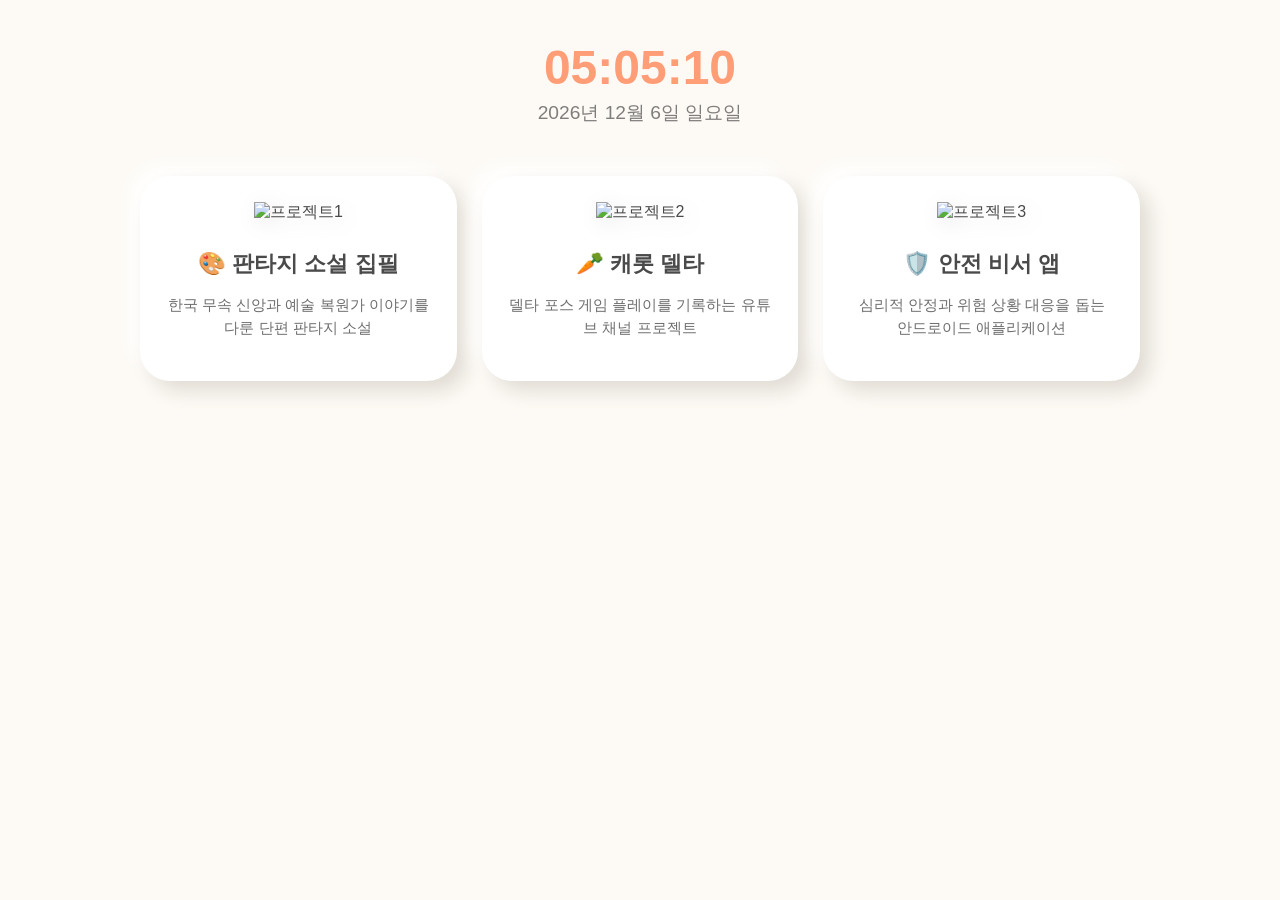
==== index.html @ e057a110 "Create index.html" ====
<!DOCTYPE html>
<html lang="ko">
<head>
    <meta charset="UTF-8">
    <meta name="viewport" content="width=device-width, initial-scale=1.0">
    <title>나의 사이드 프로젝트 포트폴리오</title>
    <style>
        :root {
            --bg-color: #fdfaf5;
            --card-bg: #ffffff;
            --accent-color: #ff9d76;
            --text-main: #4a4a4a;
        }

        body {
            background-color: var(--bg-color);
            color: var(--text-main);
            font-family: 'Pretendard', sans-serif;
            margin: 0;
            padding: 40px 20px;
            display: flex;
            flex-direction: column;
            align-items: center;
        }

        /* 헤더 섹션 (날짜 & 시간) */
        .header {
            text-align: center;
            margin-bottom: 50px;
        }

        #clock {
            font-size: 3rem;
            font-weight: 800;
            color: var(--accent-color);
            margin-bottom: 5px;
        }

        #date {
            font-size: 1.2rem;
            opacity: 0.7;
        }

        /* 프로젝트 리스트 */
        .project-container {
            display: grid;
            grid-template-columns: repeat(auto-fit, minmax(280px, 1fr));
            gap: 25px;
            max-width: 1000px;
            width: 100%;
        }

        /* 카드 디자인 (클레이모피즘 스타일) */
        .project-card {
            background: var(--card-bg);
            border-radius: 30px;
            padding: 25px;
            text-align: center;
            box-shadow: 10px 10px 20px #e0dcd4, -10px -10px 20px #ffffff;
            transition: transform 0.3s ease;
            border: 1px solid rgba(255, 255, 255, 0.5);
        }

        .project-card:hover {
            transform: translateY(-10px);
        }

        .project-icon {
            width: 100px;
            height: 100px;
            margin-bottom: 15px;
            filter: drop-shadow(5px 5px 10px rgba(0,0,0,0.1));
        }

        .project-card h3 {
            margin: 10px 0;
            font-size: 1.4rem;
        }

        .project-card p {
            font-size: 0.95rem;
            line-height: 1.5;
            opacity: 0.8;
        }
    </style>
</head>
<body>

    <header class="header">
        <div id="clock">00:00:00</div>
        <div id="date">2026. 04. 24. 금요일</div>
    </header>

    <main class="project-container">
        <section class="project-card">
            <img src="project1-icon.png" alt="프로젝트1" class="project-icon">
            <h3>🎨 판타지 소설 집필</h3>
            <p>한국 무속 신앙과 예술 복원가 이야기를 다룬 단편 판타지 소설</p>
        </section>

        <section class="project-card">
            <img src="project2-icon.png" alt="프로젝트2" class="project-icon">
            <h3>🥕 캐롯 델타</h3>
            <p>델타 포스 게임 플레이를 기록하는 유튜브 채널 프로젝트</p>
        </section>

        <section class="project-card">
            <img src="project3-icon.png" alt="프로젝트3" class="project-icon">
            <h3>🛡️ 안전 비서 앱</h3>
            <p>심리적 안정과 위험 상황 대응을 돕는 안드로이드 애플리케이션</p>
        </section>
    </main>

    <script>
        function updateTime() {
            const now = new Date();
            
            // 시간 업데이트
            const hours = String(now.getHours()).padStart(2, '0');
            const minutes = String(now.getMinutes()).padStart(2, '0');
            const seconds = String(now.getSeconds()).padStart(2, '0');
            document.getElementById('clock').textContent = `${hours}:${minutes}:${seconds}`;

            // 날짜 업데이트
            const options = { year: 'numeric', month: 'long', day: 'numeric', weekday: 'long' };
            document.getElementById('date').textContent = now.toLocaleDateString('ko-KR', options);
        }

        setInterval(updateTime, 1000);
        updateTime();
    </script>
</body>
</html>
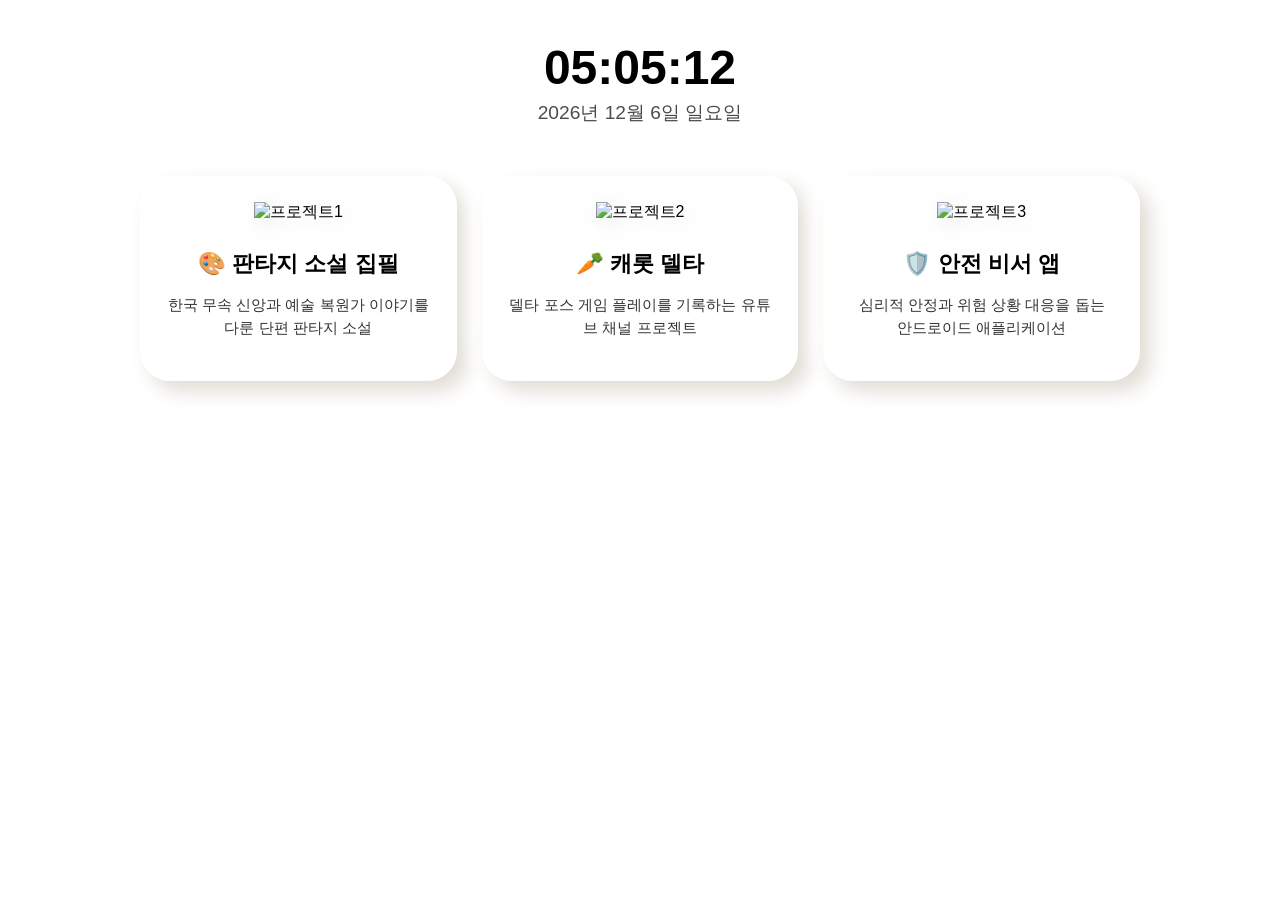
==== commit 74610707: "Update index.html Removed internal CSS styles from index.html." ====
--- a/index.html
+++ b/index.html
@@ -3,86 +3,8 @@
 <head>
     <meta charset="UTF-8">
     <meta name="viewport" content="width=device-width, initial-scale=1.0">
+    <link rel="stylesheet" href="style.css">
     <title>나의 사이드 프로젝트 포트폴리오</title>
-    <style>
-        :root {
-            --bg-color: #fdfaf5;
-            --card-bg: #ffffff;
-            --accent-color: #ff9d76;
-            --text-main: #4a4a4a;
-        }
-
-        body {
-            background-color: var(--bg-color);
-            color: var(--text-main);
-            font-family: 'Pretendard', sans-serif;
-            margin: 0;
-            padding: 40px 20px;
-            display: flex;
-            flex-direction: column;
-            align-items: center;
-        }
-
-        /* 헤더 섹션 (날짜 & 시간) */
-        .header {
-            text-align: center;
-            margin-bottom: 50px;
-        }
-
-        #clock {
-            font-size: 3rem;
-            font-weight: 800;
-            color: var(--accent-color);
-            margin-bottom: 5px;
-        }
-
-        #date {
-            font-size: 1.2rem;
-            opacity: 0.7;
-        }
-
-        /* 프로젝트 리스트 */
-        .project-container {
-            display: grid;
-            grid-template-columns: repeat(auto-fit, minmax(280px, 1fr));
-            gap: 25px;
-            max-width: 1000px;
-            width: 100%;
-        }
-
-        /* 카드 디자인 (클레이모피즘 스타일) */
-        .project-card {
-            background: var(--card-bg);
-            border-radius: 30px;
-            padding: 25px;
-            text-align: center;
-            box-shadow: 10px 10px 20px #e0dcd4, -10px -10px 20px #ffffff;
-            transition: transform 0.3s ease;
-            border: 1px solid rgba(255, 255, 255, 0.5);
-        }
-
-        .project-card:hover {
-            transform: translateY(-10px);
-        }
-
-        .project-icon {
-            width: 100px;
-            height: 100px;
-            margin-bottom: 15px;
-            filter: drop-shadow(5px 5px 10px rgba(0,0,0,0.1));
-        }
-
-        .project-card h3 {
-            margin: 10px 0;
-            font-size: 1.4rem;
-        }
-
-        .project-card p {
-            font-size: 0.95rem;
-            line-height: 1.5;
-            opacity: 0.8;
-        }
-    </style>
 </head>
 <body>
 
--- a/style.css
+++ b/style.css
@@ -0,0 +1,79 @@
+    <style>
+        :root {
+            --bg-color: #fdfaf5;
+            --card-bg: #ffffff;
+            --accent-color: #ff9d76;
+            --text-main: #4a4a4a;
+        }
+
+        body {
+            background-color: var(--bg-color);
+            color: var(--text-main);
+            font-family: 'Pretendard', sans-serif;
+            margin: 0;
+            padding: 40px 20px;
+            display: flex;
+            flex-direction: column;
+            align-items: center;
+        }
+
+        /* 헤더 섹션 (날짜 & 시간) */
+        .header {
+            text-align: center;
+            margin-bottom: 50px;
+        }
+
+        #clock {
+            font-size: 3rem;
+            font-weight: 800;
+            color: var(--accent-color);
+            margin-bottom: 5px;
+        }
+
+        #date {
+            font-size: 1.2rem;
+            opacity: 0.7;
+        }
+
+        /* 프로젝트 리스트 */
+        .project-container {
+            display: grid;
+            grid-template-columns: repeat(auto-fit, minmax(280px, 1fr));
+            gap: 25px;
+            max-width: 1000px;
+            width: 100%;
+        }
+
+        /* 카드 디자인 (클레이모피즘 스타일) */
+        .project-card {
+            background: var(--card-bg);
+            border-radius: 30px;
+            padding: 25px;
+            text-align: center;
+            box-shadow: 10px 10px 20px #e0dcd4, -10px -10px 20px #ffffff;
+            transition: transform 0.3s ease;
+            border: 1px solid rgba(255, 255, 255, 0.5);
+        }
+
+        .project-card:hover {
+            transform: translateY(-10px);
+        }
+
+        .project-icon {
+            width: 100px;
+            height: 100px;
+            margin-bottom: 15px;
+            filter: drop-shadow(5px 5px 10px rgba(0,0,0,0.1));
+        }
+
+        .project-card h3 {
+            margin: 10px 0;
+            font-size: 1.4rem;
+        }
+
+        .project-card p {
+            font-size: 0.95rem;
+            line-height: 1.5;
+            opacity: 0.8;
+        }
+    </style>
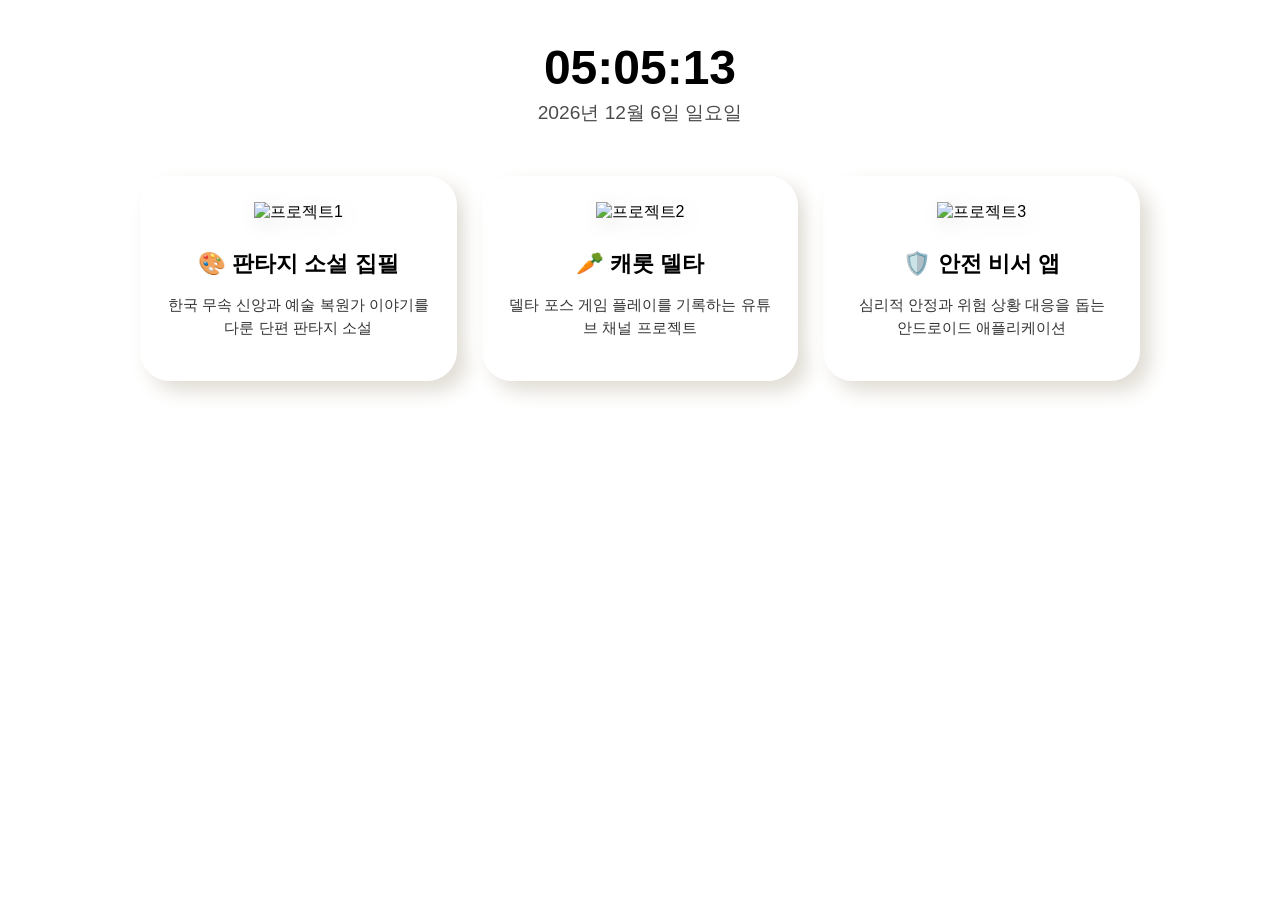
==== commit 2f0a9e62: "Update index.html" ====
--- a/index.html
+++ b/index.html
@@ -3,7 +3,7 @@
 <head>
     <meta charset="UTF-8">
     <meta name="viewport" content="width=device-width, initial-scale=1.0">
-    <link rel="stylesheet" href="style.css">
+    <link rel="stylesheet" href="./style.css">
     <title>나의 사이드 프로젝트 포트폴리오</title>
 </head>
 <body>
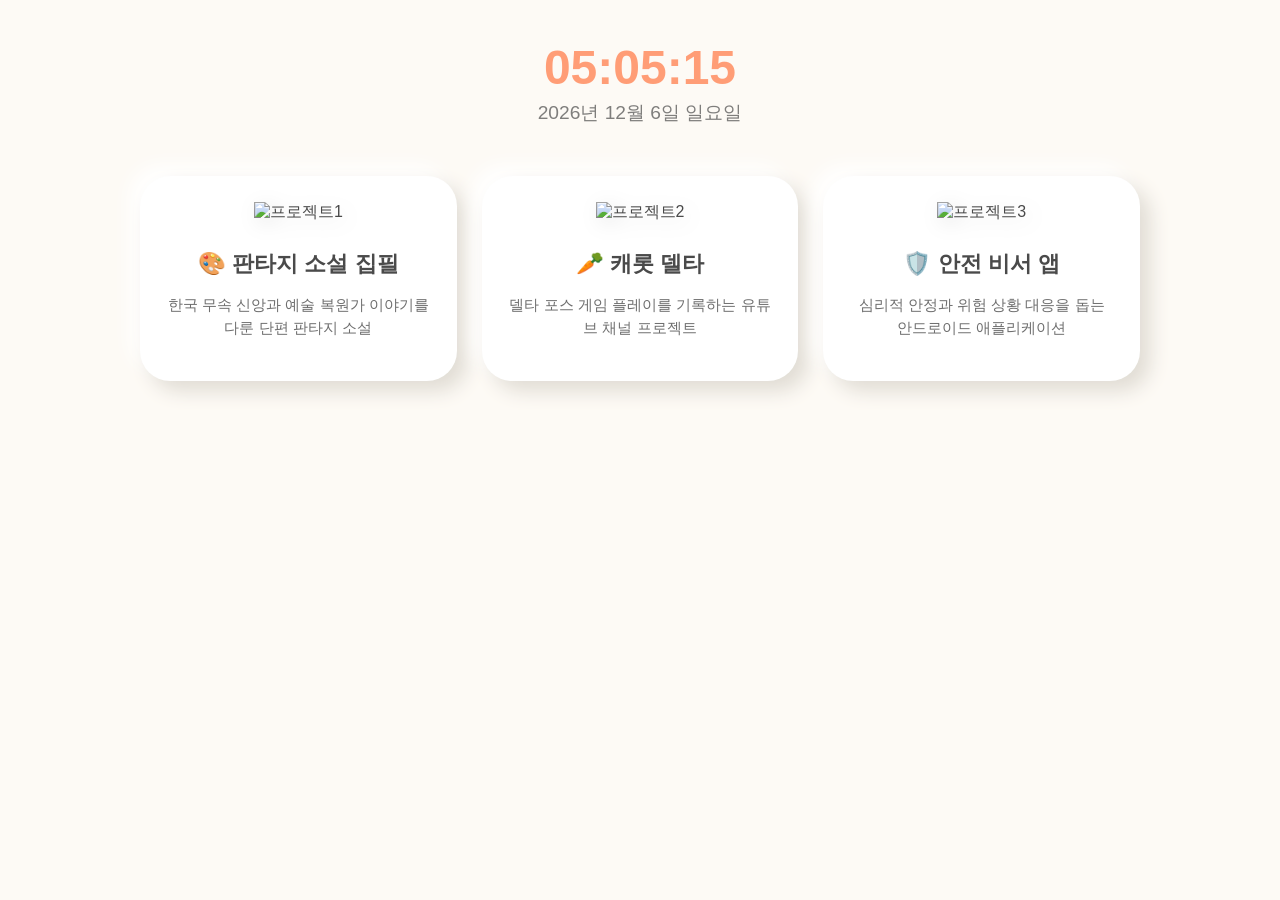
==== commit bc9eaec1: "Update index.html" ====
--- a/index.html
+++ b/index.html
@@ -5,6 +5,86 @@
     <meta name="viewport" content="width=device-width, initial-scale=1.0">
     <link rel="stylesheet" href="./style.css">
     <title>나의 사이드 프로젝트 포트폴리오</title>
+
+     <style>
+        :root {
+            --bg-color: #fdfaf5;
+            --card-bg: #ffffff;
+            --accent-color: #ff9d76;
+            --text-main: #4a4a4a;
+        }
+
+        body {
+            background-color: var(--bg-color);
+            color: var(--text-main);
+            font-family: 'Pretendard', sans-serif;
+            margin: 0;
+            padding: 40px 20px;
+            display: flex;
+            flex-direction: column;
+            align-items: center;
+        }
+
+        /* 헤더 섹션 (날짜 & 시간) */
+        .header {
+            text-align: center;
+            margin-bottom: 50px;
+        }
+
+        #clock {
+            font-size: 3rem;
+            font-weight: 800;
+            color: var(--accent-color);
+            margin-bottom: 5px;
+        }
+
+        #date {
+            font-size: 1.2rem;
+            opacity: 0.7;
+        }
+
+        /* 프로젝트 리스트 */
+        .project-container {
+            display: grid;
+            grid-template-columns: repeat(auto-fit, minmax(280px, 1fr));
+            gap: 25px;
+            max-width: 1000px;
+            width: 100%;
+        }
+
+        /* 카드 디자인 (클레이모피즘 스타일) */
+        .project-card {
+            background: var(--card-bg);
+            border-radius: 30px;
+            padding: 25px;
+            text-align: center;
+            box-shadow: 10px 10px 20px #e0dcd4, -10px -10px 20px #ffffff;
+            transition: transform 0.3s ease;
+            border: 1px solid rgba(255, 255, 255, 0.5);
+        }
+
+        .project-card:hover {
+            transform: translateY(-10px);
+        }
+
+        .project-icon {
+            width: 100px;
+            height: 100px;
+            margin-bottom: 15px;
+            filter: drop-shadow(5px 5px 10px rgba(0,0,0,0.1));
+        }
+
+        .project-card h3 {
+            margin: 10px 0;
+            font-size: 1.4rem;
+        }
+
+        .project-card p {
+            font-size: 0.95rem;
+            line-height: 1.5;
+            opacity: 0.8;
+        }
+    </style>
 </head>
 <body>
 
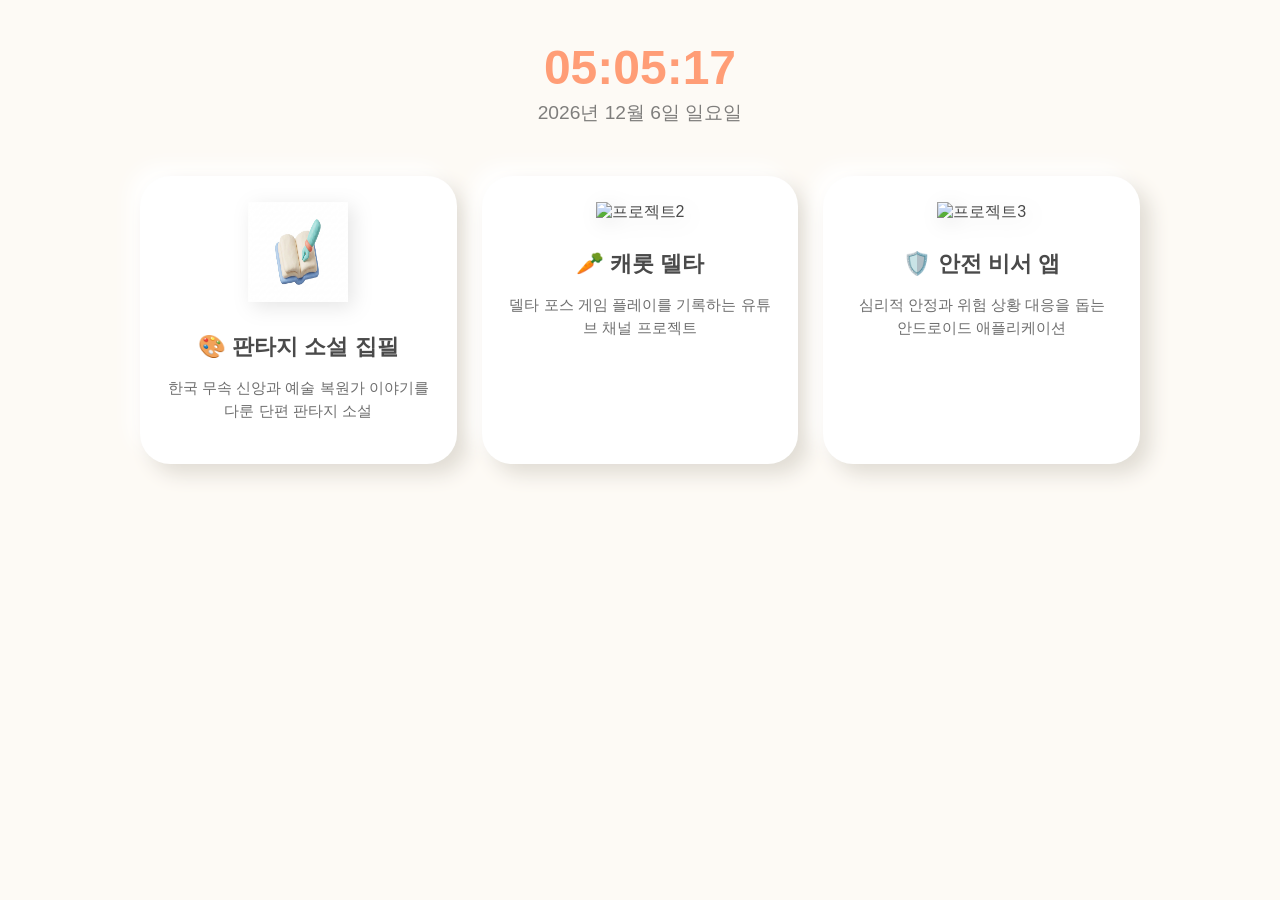
==== commit f72a722a: "Update project1 icon image source" ====
--- a/index.html
+++ b/index.html
@@ -95,7 +95,7 @@
 
     <main class="project-container">
         <section class="project-card">
-            <img src="project1-icon.png" alt="프로젝트1" class="project-icon">
+            <img src="assets/img/write.png" alt="프로젝트1" class="project-icon">
             <h3>🎨 판타지 소설 집필</h3>
             <p>한국 무속 신앙과 예술 복원가 이야기를 다룬 단편 판타지 소설</p>
         </section>
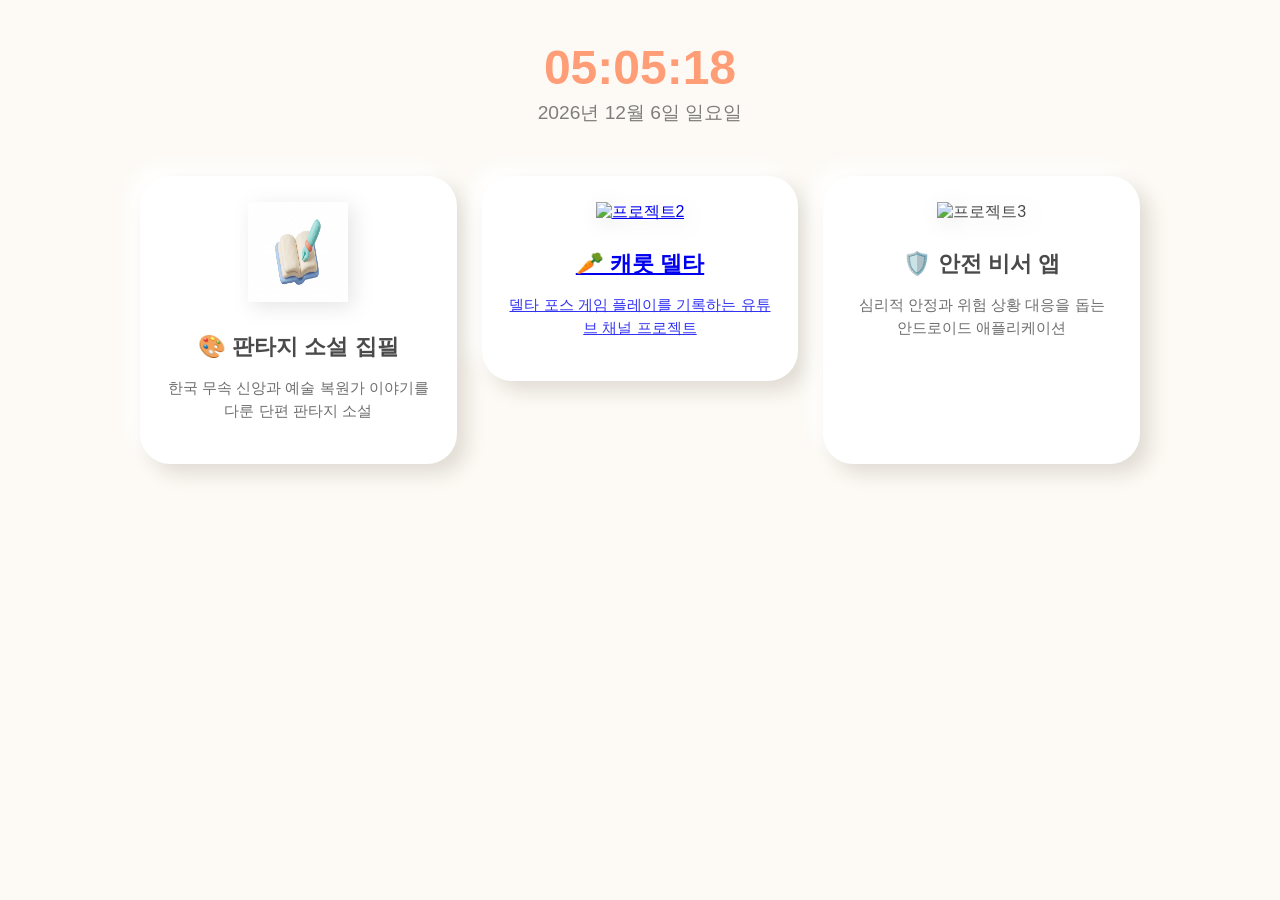
==== commit d3e77061: "Update index.html" ====
--- a/index.html
+++ b/index.html
@@ -99,13 +99,13 @@
             <h3>🎨 판타지 소설 집필</h3>
             <p>한국 무속 신앙과 예술 복원가 이야기를 다룬 단편 판타지 소설</p>
         </section>
-
+<a href="./test.html">
         <section class="project-card">
             <img src="project2-icon.png" alt="프로젝트2" class="project-icon">
             <h3>🥕 캐롯 델타</h3>
             <p>델타 포스 게임 플레이를 기록하는 유튜브 채널 프로젝트</p>
         </section>
-
+</a>
         <section class="project-card">
             <img src="project3-icon.png" alt="프로젝트3" class="project-icon">
             <h3>🛡️ 안전 비서 앱</h3>
